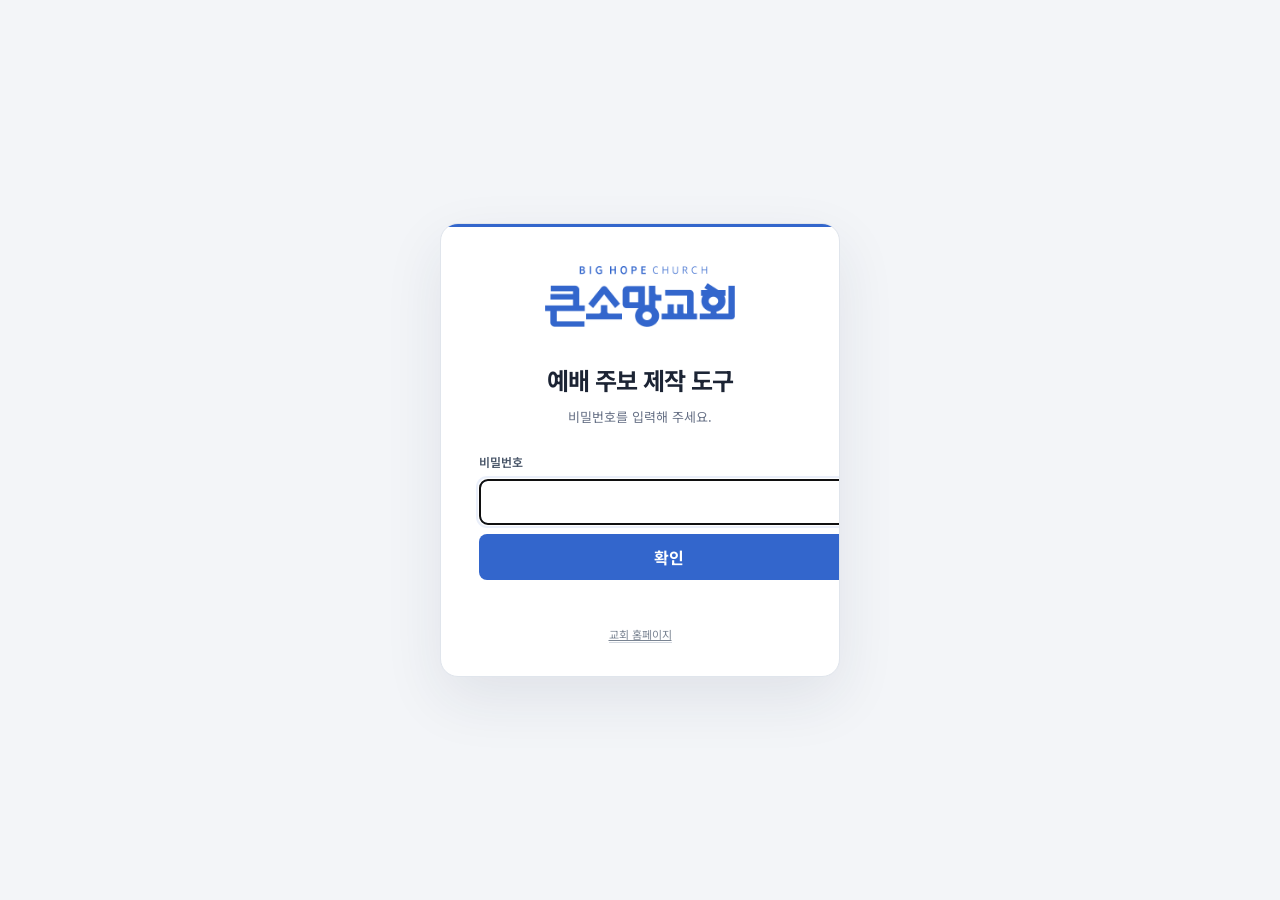
==== bulletin-builder/index.html @ fcc28e83 "Update bulletin cover artwork" ====
<!doctype html>
<html lang="ko">
<head>
<meta charset="utf-8">
<meta name="viewport" content="width=device-width,initial-scale=1">
<title>대구큰소망교회 | 예배 주보 제작 도구</title>
<meta name="description" content="대구큰소망교회 예배 주보를 작성하고 A4 양면 PDF로 출력하는 교회 내부 제작 도구입니다.">
<meta name="robots" content="noindex, nofollow, noarchive">
<meta name="theme-color" content="#3366cc">
<link rel="icon" type="image/png" href="../assets/logo.png">
<style>
@import url('https://fonts.googleapis.com/css2?family=Noto+Sans+KR:wght@400;500;600;700;800;900&display=swap');
:root{
  /* Slightly deeper than the church logo blue for print contrast. */
  --accent:#3366cc;
  --accent-rgb:51,102,204;
  --ink:#1c2434;
  --muted:#667085;
  --paper:#fff;
  --body-pt:10.9pt;
  --body-effective-pt:11.55pt;
  --body-lh:1.68;
  --header-title-pt:9.54pt;
  --header-meta-pt:7.74pt;
  --order-pt:12.51pt;
  --section-title-pt:12.61pt;
  --flow-lead-pt:9.54pt;
  --back-footer-pt:6.57pt;
  --cover-meta-pt:10.5pt;
  --cover-title-pt:23.11pt;
  --cover-scripture-pt:9.96pt;
  --cover-footer-pt:7.84pt;
}
*{box-sizing:border-box}
b,strong{font-weight:700}
html,body{margin:0;background:#e8edf5;color:var(--ink);font-family:"Noto Sans KR","Noto Sans CJK KR",sans-serif}
button,input,textarea,select{font-family:"Noto Sans KR","Noto Sans CJK KR",sans-serif}
body{min-height:100vh}
button,input,textarea,select{font:inherit}
button{cursor:pointer}
[hidden]{display:none!important}
.auth-gate{min-height:100vh;display:grid;place-items:center;padding:28px;background:#f3f5f8}
.auth-card{position:relative;width:min(400px,100%);padding:42px 38px 32px;border:1px solid #e0e5ec;border-radius:18px;background:#fff;box-shadow:0 22px 60px rgba(31,48,73,.09);text-align:center;overflow:hidden}
.auth-card::before{content:"";position:absolute;top:0;left:0;right:0;height:3px;background:var(--accent)}
.auth-logo{width:min(190px,62%);height:auto;margin:0 auto 30px}
.auth-kicker,.editor-kicker{margin:0 0 8px;color:var(--accent);font-size:11px;font-weight:800;letter-spacing:.16em}
.auth-card h1{margin:0;font-size:24px;font-weight:700;letter-spacing:-.04em}
.auth-copy{margin:9px 0 25px;color:var(--muted);font-size:13px;line-height:1.65}
.auth-form{display:grid;gap:9px;text-align:left}
.auth-form label{font-size:12px}
.auth-form input{height:46px;padding:10px 13px;border-radius:8px;font-size:16px;letter-spacing:.12em;text-align:center}
.auth-submit{height:46px;border:0;border-radius:8px;background:var(--accent);color:#fff;font-weight:700}
.auth-error{min-height:21px;margin:1px 0 0;color:#b42318;font-size:12px;text-align:center}
.auth-home{display:inline-block;margin-top:15px;color:#7a8492;font-size:11px;border-bottom:1px solid #d2d7df}
.app{display:grid;grid-template-columns:420px minmax(0,1fr);min-height:100vh}
.editor{height:100vh;overflow:auto;position:sticky;top:0;z-index:20;background:#fff;border-right:1px solid #dde3ec;padding:22px 22px 32px}
.editor-home{display:inline-flex;margin-bottom:18px;color:#667085;font-size:11px;border-bottom:1px solid #d0d5dd}
.editor h1{font-size:20px;line-height:1.3;margin:0 0 4px;color:#172033}
.editor .sub{font-size:12px;color:#667085;line-height:1.65;margin-bottom:14px}
.flow-note{padding:10px 11px;border-radius:10px;background:rgba(var(--accent-rgb),.075);border:1px solid rgba(var(--accent-rgb),.22);font-size:11px;line-height:1.6;color:#365287;margin-bottom:14px}
.actions{display:grid;grid-template-columns:1fr 1fr;gap:8px;margin-bottom:12px}
.btn{border:1px solid #d0d5dd;background:#fff;border-radius:10px;padding:10px 11px;font-weight:600;color:#344054;transition:border-color .18s,background .18s,color .18s,transform .18s}
.btn:hover{border-color:rgba(var(--accent-rgb),.55);color:var(--accent)}
.btn:active{transform:translateY(1px)}
.btn.primary{background:var(--accent);color:#fff;border-color:var(--accent)}
.btn.soft{background:rgba(var(--accent-rgb),.08);border-color:rgba(var(--accent-rgb),.22);color:var(--accent)}
.btn.danger{color:#b42318}
.btn.small{padding:5px 8px;border-radius:7px;font-size:11px}
.notice{display:none;margin:10px 0;padding:9px 10px;border-radius:9px;background:#fff4e5;border:1px solid #f6c56f;color:#7a4b00;font-size:12px;line-height:1.45}
details{border-top:1px solid #eaecf0;padding:12px 0}
details:first-of-type{border-top:0}
summary{font-weight:700;cursor:pointer;list-style:none;display:flex;align-items:center;justify-content:space-between}
summary::-webkit-details-marker{display:none}
summary::after{content:"＋";font-size:15px;color:#98a2b3}
details[open] summary::after{content:"−"}
.form{display:grid;gap:9px;margin-top:11px}.grid2{display:grid;grid-template-columns:1fr 1fr;gap:8px}
label{font-size:11px;color:#475467;font-weight:600;display:grid;gap:5px}
input[type=text],input[type=tel],textarea,select{width:100%;border:1px solid #d0d5dd;border-radius:8px;background:#fff;padding:8px 9px;color:#101828;outline:none}
input:focus,textarea:focus,select:focus{border-color:var(--accent);box-shadow:0 0 0 3px rgba(var(--accent-rgb),.10)}
textarea{resize:vertical;min-height:90px;line-height:1.55}
.tiny{font-size:10px;color:#98a2b3;line-height:1.5}
.range-row{display:grid;grid-template-columns:1fr 58px;gap:8px;align-items:center}.range-row output{font-size:11px;color:#667085;text-align:right}
input[type=range]{width:100%;accent-color:var(--accent)}
.order-list,.section-list{display:grid;gap:8px;margin-top:8px}
.order-item,.section-item{border:1px solid #e4e7ec;border-radius:10px;padding:8px;background:#fbfcfe}
.order-item{display:grid;grid-template-columns:1fr 1.5fr .72fr;gap:6px;align-items:center}
.order-item input{padding:6px}
.order-item .row-actions{grid-column:1/-1;display:flex;gap:6px;justify-content:flex-end}
.section-item textarea{min-height:120px}
.upload{position:relative;overflow:hidden}.upload input{position:absolute;inset:0;opacity:0;cursor:pointer}
.help-box{font-size:11px;line-height:1.65;background:#f9fafb;border:1px solid #eaecf0;border-radius:10px;padding:10px;color:#475467}
.preview-area{padding:28px;overflow:auto}
.preview-toolbar{max-width:1180px;margin:0 auto 16px;display:flex;gap:10px;align-items:center;justify-content:space-between;color:#475467;font-size:12px}
.preview-toolbar .hint{line-height:1.55}.preview-toolbar .zoom{display:flex;gap:8px;align-items:center;min-width:240px}.preview-toolbar input{flex:1}
.sheets{display:grid;gap:28px;justify-content:center;transform-origin:top center}
.sheet{width:297mm;height:210mm;background:#fff;position:relative;overflow:hidden;box-shadow:0 8px 30px rgba(16,24,40,.16);page-break-after:always;break-after:page}
.sheet:last-child{page-break-after:auto;break-after:auto}
.fold-guide{position:absolute;top:0;bottom:0;left:50%;border-left:1px dashed rgba(16,24,40,.17);z-index:50;pointer-events:none}
.panels{display:grid;grid-template-columns:1fr 1fr;width:100%;height:100%}
.panel{position:relative;overflow:hidden;background:#fff}
.screen-only-label{position:absolute;left:4mm;top:5mm;z-index:80;background:rgba(255,255,255,.9);border:1px solid #e4e7ec;border-radius:999px;padding:2mm 3mm;font-size:6pt;color:#667085;pointer-events:none}
.page-tag{position:absolute;right:3.5mm;bottom:2.5mm;font-size:5.5pt;color:#98a2b3;z-index:70}
/* Content panels: all three share exactly the same content viewport dimensions. */
.content-panel::before{content:"";position:absolute;left:0;top:0;right:0;height:2.7mm;background:var(--accent)}
/* No per-page header. Content starts high and a unified footer zone is reserved on all three content pages. */
.flow-viewport{position:absolute;left:12mm;right:12mm;top:13mm;bottom:19mm;overflow:hidden}
.flow-document{height:100%;width:300%;column-count:3;column-gap:0;column-fill:auto;font-size:var(--body-effective-pt);line-height:var(--body-lh);text-align:justify;word-break:keep-all;overflow:visible;transform-origin:left top;will-change:transform}
/* Column offsets are set in JS using each viewport's actual pixel width.
   This avoids Safari/sub-pixel clipping at the left edge of page 2/3. */
.flow-col-0 .flow-document,.flow-col-1 .flow-document,.flow-col-2 .flow-document{transform:translateX(0)}
.flow-content{width:auto}
/* Short accent rules frame the sermon without spanning the whole text column. */
.service-order{position:relative;break-inside:avoid-column;margin:0 0 6.8mm;padding:0 0 6.3mm;border:0}
.service-order::after{content:"";position:absolute;left:50%;bottom:0;width:20mm;height:.7mm;transform:translateX(-50%);background:var(--accent);border-radius:999px}
.service-order.closing{margin-top:7mm;padding-top:5.9mm;padding-bottom:0;border:0}
.service-order.closing::after{display:none}
.service-order.closing::before{content:"";position:absolute;left:50%;top:0;width:20mm;height:.7mm;transform:translateX(-50%);background:var(--accent);border-radius:999px}
.order-row{display:grid;grid-template-columns:minmax(0,1fr) auto minmax(0,1fr);align-items:baseline;column-gap:1.8mm;font-size:var(--order-pt);line-height:1.52;margin:2.4mm 0;break-inside:avoid-column;min-height:1.52em;overflow:hidden;contain:layout paint}
.order-side{display:flex;align-items:baseline;min-width:0;gap:1.2mm;overflow:hidden}
.order-side.left{justify-content:flex-start}.order-side.right{justify-content:flex-end}
.order-side .dotfill{flex:1 1 auto;min-width:3mm;border-bottom:1px dotted #8c98aa;transform:translateY(-.22em)}
.order-row .label,.order-row .detail,.order-row .leader{position:static;background:transparent;padding:0;white-space:nowrap}
.order-row .label{font-weight:700;color:#344054}.order-row .detail{font-weight:700;text-align:center;max-width:76mm;overflow:hidden;text-overflow:ellipsis}.order-row .leader{text-align:right;color:#475467}
/* If there is no middle detail (e.g. 주기도문), use one uninterrupted leader line. */
.order-row.no-detail{grid-template-columns:auto minmax(12mm,1fr) auto;column-gap:1.8mm;overflow:hidden}
.order-row.no-detail>.dotfill{min-width:12mm;border-bottom:1px dotted #8c98aa;transform:translateY(-.22em)}
.order-row .dots{display:none}
.intro-block{margin:0 0 5.4mm;color:#263247}
.intro-block p,.sermon-section p,.conclusion-block p{margin:0 0 3.5mm;color:#263247}
.sermon-section{margin:0 0 4.8mm}
.sermon-section h3{font-size:var(--section-title-pt);line-height:1.42;color:var(--accent);margin:4.2mm 0 2.6mm;break-after:avoid-column;font-weight:800;text-align:left}
.sermon-section h3:first-child{margin-top:0}
.conclusion-block{position:relative;margin:5.5mm 0 4.5mm;padding:5mm 0 0;break-inside:auto}
/* A shorter, centered divider before the conclusion keeps the page lighter than a full-width rule. */
.conclusion-block::before{content:"";position:absolute;top:0;left:50%;width:44%;transform:translateX(-50%);border-top:1.5px solid rgba(var(--accent-rgb),.25)}
.conclusion-block p:first-child{margin-top:0}
.flow-lead{font-size:var(--flow-lead-pt);font-weight:700;color:#5d6b82;letter-spacing:.03em;margin:0 0 4mm;break-after:avoid-column}
.back-panel{background:#fff}
/* Inside sheet: one quiet, sheet-wide footer instead of separate page headers. */
.inside-sheet-footer{position:absolute;left:0;right:0;bottom:0;height:13.5mm;z-index:12;pointer-events:none}
.inside-sheet-footer::before{content:"";position:absolute;left:12mm;right:12mm;top:0;border-top:1px solid rgba(var(--accent-rgb),.16)}
.inside-footer-logo{position:absolute;left:12mm;bottom:4.6mm;width:31mm;height:6.2mm;object-fit:contain;object-position:left center}
.inside-sermon-meta{position:absolute;right:12mm;bottom:4.4mm;max-width:110mm;text-align:right;line-height:1.12}
.inside-sermon-title{font-size:8.1pt;font-weight:700;color:var(--accent);letter-spacing:-.015em;white-space:nowrap;overflow:hidden;text-overflow:ellipsis}
.inside-sermon-scripture{margin-top:.25mm;font-size:6.8pt;font-weight:600;color:#7a8699;white-space:nowrap;overflow:hidden;text-overflow:ellipsis}
/* Outside back: compact church information card in the reserved footer zone. */
.back-info-card{position:absolute;left:10mm;right:10mm;bottom:7mm;height:12mm;border-top:1.2px solid rgba(var(--accent-rgb),.28);padding-top:2mm;z-index:10;color:#566176}
.back-info-grid{display:grid;grid-template-columns:1.05fr .95fr;gap:6mm;align-items:start}
.back-info-block{min-width:0;display:flex;flex-direction:column}
.back-info-label{display:block;font-size:5.4pt;font-weight:800;letter-spacing:.13em;color:var(--accent);margin-bottom:.8mm}
.back-info-value{display:block;font-size:6.45pt;line-height:1.42;font-weight:600;color:#4c586d;word-break:keep-all;white-space:pre-line}
.back-info-site{display:block;margin-top:.55mm;padding:0;border:0;font-size:6.45pt;line-height:1.42;font-weight:600;color:var(--accent);white-space:nowrap;overflow:hidden;text-overflow:ellipsis}
.back-info-block:last-child{height:100%}
.back-info-block:last-child .back-info-site{margin-top:auto}
/* Cover: the folded front is a 40% photo strip + 60% white text area, matching the original church pamphlet. */
.cover{background:#fff;color:var(--ink);display:grid;grid-template-columns:40% 60%}
.cover-photo-side{position:relative;overflow:hidden;background:#dce6f8}
.cover-bg{position:absolute;inset:0;width:100%;height:100%;object-fit:cover;object-position:center 54%}
.cover-shade{position:absolute;inset:0;background:linear-gradient(165deg,rgba(var(--accent-rgb),.075),rgba(var(--accent-rgb),.02) 48%,rgba(0,42,64,.115))}
.cover.no-photo .cover-bg{display:none}.cover.no-photo .cover-photo-side{background:linear-gradient(165deg,#dfe9fb,var(--accent))}.cover.no-photo .cover-shade{display:none}
.cover-body{position:relative;z-index:3;height:100%;padding:12mm 9.5mm 9.5mm 10mm;display:flex;flex-direction:column;background:#fff}
.logo-card{margin-top:6mm;padding:0 0 4mm;border-bottom:1px solid rgba(28,36,52,.22)}
.logo-card img{display:block;width:100%;height:22mm;object-fit:contain;object-position:center}
.cover-meta{margin-top:3.2mm;display:flex;justify-content:space-between;align-items:center;font-size:var(--cover-meta-pt);font-weight:700;letter-spacing:.015em;border-bottom:1px solid rgba(28,36,52,.32);padding-bottom:3.2mm;color:#475467}
.cover-title-wrap{flex:1;display:flex;flex-direction:column;justify-content:center;align-items:center;margin:0;text-align:center;transform:translateY(-3.5mm)}
.cover-title{font-size:var(--cover-title-pt);line-height:1.22;font-weight:800;letter-spacing:-.045em;white-space:pre-line;word-break:keep-all;color:#202939}
.cover-title::after{content:"";display:block;width:16mm;height:1.2mm;background:var(--accent);margin:5mm auto 0;border-radius:999px}
.cover-scripture{font-size:var(--cover-scripture-pt);margin-top:5mm;font-weight:700;color:#475467;line-height:1.5}
.cover-footer{border-top:1px solid rgba(28,36,52,.30);padding-top:3.8mm;display:flex;justify-content:space-between;align-items:center;font-size:var(--cover-footer-pt);color:#667085}
@media(max-width:1100px){.app{grid-template-columns:390px minmax(0,1fr)}.preview-area{padding:18px}}
@media(max-width:820px){.auth-gate{padding:18px}.auth-card{padding:36px 24px 26px;border-radius:14px}.auth-logo{width:min(170px,58%);margin-bottom:26px}.app{display:block}.editor{position:relative;height:auto;border-right:0;border-bottom:1px solid #dfe5ee}.preview-area{padding:12px}.preview-toolbar{display:none}}
@page{size:A4 landscape;margin:0}
@media print{
  html,body{background:#fff!important;width:297mm}
  .auth-gate,.editor,.preview-toolbar,.screen-only-label,.fold-guide,.page-tag{display:none!important}
  .app,.preview-area{display:block!important;padding:0!important;margin:0!important}
  .sheets{display:block!important;transform:none!important;margin:0!important}
  .sheet{box-shadow:none!important;margin:0!important;width:297mm!important;height:210mm!important}
  *{-webkit-print-color-adjust:exact!important;print-color-adjust:exact!important}
}
</style>
</head>
<body>
<section class="auth-gate" id="authGate" aria-labelledby="authTitle">
  <div class="auth-card">
    <img class="auth-logo" src="../assets/church-logo-english-top.png" alt="대구큰소망교회">
    <h1 id="authTitle">예배 주보 제작 도구</h1>
    <p class="auth-copy">비밀번호를 입력해 주세요.</p>
    <form class="auth-form" id="authForm">
      <label for="accessPassword">비밀번호</label>
      <input id="accessPassword" type="password" inputmode="numeric" autocomplete="current-password" maxlength="7" required autofocus>
      <button class="auth-submit" type="submit">확인</button>
      <p class="auth-error" id="authError" role="alert" aria-live="polite"></p>
    </form>
    <a class="auth-home" href="../">교회 홈페이지</a>
  </div>
</section>
<div class="app" id="builderApp" hidden>
<aside class="editor">
  <a class="editor-home" href="../">← 대구큰소망교회 홈페이지</a>
  <p class="editor-kicker">BIG HOPE CHURCH · BULLETIN</p>
  <h1>예배 주보 제작 도구</h1>
  <div class="sub">A4 가로 · 2단 접지(반접지) · 양면 2페이지</div>
  <div class="flow-note"><b>본문 배치는 자동입니다.</b><br>예배 내용은 <b>안쪽 왼쪽 → 안쪽 오른쪽 → 겉면 왼쪽</b> 순서로 이어집니다.</div>
  <div class="actions">
    <button class="btn primary" id="printBtn">PDF 출력 / 저장</button>
    <button class="btn soft" id="saveBtn">현재 내용 저장</button>
    <button class="btn" id="exportBtn">설정 파일 저장</button>
    <label class="btn upload" style="display:flex;align-items:center;justify-content:center">설정 불러오기<input id="importInput" type="file" accept="application/json"></label>
  </div>
  <div class="notice" id="overflowNotice">본문이 3개 내용 면을 모두 넘었습니다. 본문 글자 크기나 줄간격을 줄이거나 내용을 조금 줄여주세요.</div>

  <details open>
    <summary>표지 / 기본 정보</summary>
    <div class="form">
      <div class="grid2"><label>발행일 / 연도<input id="issueDate" type="text"></label><label>예배명<input id="serviceName" type="text"></label></div>
      <label>표지 제목<textarea id="coverTitle" rows="3"></textarea></label>
      <label>성경 본문 / 부제<input id="scripture" type="text"></label>
      <label>전화번호<input id="phone" type="tel"></label>
    </div>
  </details>

  <details>
    <summary>교회 안내 · 겉면 좌측 하단</summary>
    <div class="form">
      <label>교회 위치<textarea id="churchAddress" rows="2" style="min-height:58px"></textarea></label>
      <label>예배시간 안내<textarea id="worshipInfo" rows="2" style="min-height:58px"></textarea></label>
      <label>웹페이지<input id="website" type="text"></label>
      <div class="tiny">주소와 웹페이지는 큰소망교회 공식 웹사이트 기준으로 넣어두었습니다. 예배시간 문구는 필요에 따라 직접 수정할 수 있습니다.</div>
    </div>
  </details>

  <details open>
    <summary>예배 시작 순서</summary>
    <div class="tiny" style="margin-top:8px">페이지 위치는 지정하지 않습니다. 이 순서가 본문의 가장 앞에 놓이고 이후 내용이 자동으로 다음 면으로 흐릅니다.</div>
    <div id="openingOrderList" class="order-list"></div>
    <button class="btn small soft" id="addOpeningOrderBtn" style="margin-top:8px">+ 순서 추가</button>
  </details>

  <details open>
    <summary>말씀 / 본문</summary>
    <div class="form"><label>도입문<textarea id="introText"></textarea></label></div>
    <div id="sectionList" class="section-list"></div>
    <button class="btn small soft" id="addSectionBtn" style="margin-top:8px">+ 본문 단락 추가</button>
    <div class="form" style="margin-top:12px"><label>마무리 / 정리<textarea id="conclusionText"></textarea></label><div class="tiny">인쇄물에는 별도 제목을 붙이지 않고, 마지막 말씀 문단으로 자연스럽게 이어집니다.</div></div>
  </details>

  <details open>
    <summary>말씀 후 순서</summary>
    <div class="tiny" style="margin-top:8px">찬송, 주기도문 등 말씀 뒤에 이어질 순서입니다. 본문 길이에 따라 안쪽 또는 겉면 왼쪽에 자동 배치됩니다.</div>
    <div id="closingOrderList" class="order-list"></div>
    <button class="btn small soft" id="addClosingOrderBtn" style="margin-top:8px">+ 순서 추가</button>
  </details>

  <details>
    <summary>디자인 / 사진</summary>
    <div class="form">
      <label>전체 인쇄 글자 크기<div class="range-row"><input id="overallScale" type="range" min="90" max="125" step="1"><output id="overallScaleOut"></output></div></label>
      <div class="tiny">예배순서, 소제목, 표지 제목·본문 등 인쇄물 전체 글자에 적용됩니다. 본문은 아래 ‘본문 글자 크기’와 함께 조절됩니다.</div>
      <label>표지 연도 · 예배명 크기<div class="range-row"><input id="coverMetaSize" type="range" min="8" max="15" step="0.1"><output id="coverMetaSizeOut"></output></div></label>
      <label>본문 글자 크기<div class="range-row"><input id="bodySize" type="range" min="9.4" max="13.4" step="0.1"><output id="bodySizeOut"></output></div></label>
      <label>본문 줄간격<div class="range-row"><input id="lineHeight" type="range" min="1.35" max="1.95" step="0.01"><output id="lineHeightOut"></output></div></label>
      <label>표지 사진 푸른 오버레이<div class="range-row"><input id="overlay" type="range" min="0" max="45" step="1"><output id="overlayOut"></output></div></label>
      <label>표지 배경<select id="coverPhotoMode"><option value="photo">첨부 사진 사용</option><option value="solid">푸른색 그라데이션</option></select></label>
      <label class="btn upload" style="display:flex;align-items:center;justify-content:center">표지 배경 이미지 교체<input id="bgInput" type="file" accept="image/*"></label>
      <div class="tiny">큰소망교회 로고와 강조색은 고정되어 있습니다. 로고는 기본값을 크게 잡았고, 표지의 연도와 예배명은 위 전용 슬라이더로 별도 확대할 수 있습니다.</div>
    </div>
  </details>

  <details>
    <summary>출력 안내</summary>
    <div class="help-box" style="margin-top:10px">‘PDF로 출력 / 저장’을 누른 뒤 브라우저 인쇄 창에서 <b>PDF로 저장</b>을 선택하세요. A4, 가로, 배율 100%를 권장합니다. 양면 실물 인쇄는 프린터마다 넘김 방향이 다르므로 먼저 한 장 시험 출력한 뒤 가운데를 반으로 접어 확인하세요.</div>
  </details>
  <button class="btn danger" id="resetBtn" style="width:100%;margin-top:8px">샘플 내용으로 초기화</button>
</aside>

<main class="preview-area">
  <div class="preview-toolbar">
    <div class="hint"><b>미리보기</b> · 1쪽은 겉면, 2쪽은 안쪽입니다. 점선은 PDF에 나오지 않습니다.</div>
    <div class="zoom"><span>확대</span><input id="zoomRange" type="range" min="45" max="100" value="72"><span id="zoomOut">72%</span></div>
  </div>
  <div class="sheets" id="sheets">
    <section class="sheet" id="outsideSheet">
      <div class="screen-only-label">1쪽 · 겉면</div><div class="fold-guide"></div>
      <div class="panels">
        <div class="panel content-panel back-panel flow-col-2">
          <div class="flow-viewport"><div class="flow-document flow-copy"></div></div>
          <div class="back-info-card">
            <div class="back-info-grid">
              <div class="back-info-block"><span class="back-info-label">LOCATION</span><span class="back-info-value" id="backAddress"></span></div>
              <div class="back-info-block"><span class="back-info-label">WORSHIP</span><span class="back-info-value" id="backWorship"></span><span class="back-info-site" id="backWebsite"></span></div>
            </div>
          </div>
        </div>
        <div class="panel cover" id="coverPanel">
          <div class="cover-photo-side"><img class="cover-bg" id="coverBg" alt="표지 배경"><div class="cover-shade" id="coverShade"></div></div>
          <div class="cover-body">
            <div class="logo-card"><img class="fixed-logo" alt="큰소망교회 로고"></div>
            <div class="cover-meta"><span id="issueDatePreview"></span><span id="serviceNamePreview"></span></div>
            <div class="cover-title-wrap"><div class="cover-title" id="coverTitlePreview"></div><div class="cover-scripture" id="scripturePreview"></div></div>
            <div class="cover-footer"><span id="phonePreview"></span><span>큰소망교회</span></div>
          </div>
        </div>
      </div>
      <div class="page-tag">OUTSIDE</div>
    </section>

    <section class="sheet" id="insideSheet">
      <div class="screen-only-label">2쪽 · 안쪽</div><div class="fold-guide"></div>
      <div class="panels">
        <div class="panel content-panel flow-col-0">
          <div class="flow-viewport"><div class="flow-document flow-copy"></div></div>
        </div>
        <div class="panel content-panel flow-col-1">
          <div class="flow-viewport"><div class="flow-document flow-copy"></div></div>
        </div>
      </div>
      <div class="inside-sheet-footer">
        <img class="inside-footer-logo" id="insideFooterLogo" alt="큰소망교회 로고">
        <div class="inside-sermon-meta"><div class="inside-sermon-title" id="insideSermonTitle"></div><div class="inside-sermon-scripture" id="insideSermonScripture"></div></div>
      </div>
      <div class="page-tag">INSIDE</div>
    </section>
  </div>
</main>
</div>
<script>
const ACCENT='#3366cc';
const COVER_LOGO='../assets/church-logo-english-top.png';
const INSIDE_LOGO='assets/inside-logo.png';
const defaultState={
  issueDate:'2026년',serviceName:'설가정예배',
  coverTitle:'말씀이 주는\n소망을 가집시다!',scripture:'신명기 31장 7–8절 말씀',phone:'053-521-2843',
  churchAddress:'대구 달서구 달구벌대로332길 72\n감삼역 2번 출구 도보 6분',
  worshipInfo:'주일예배 · 최신 예배시간은 홈페이지 참조',
  website:'bighope.co.kr',
  openingOrders:[
    {label:'신앙고백',detail:'사도신경',leader:'다같이'},
    {label:'찬송',detail:'382장 허락하신 새 땅에',leader:'다같이'},
    {label:'성경 봉독',detail:'신명기 31장 7–8절 (구약 311쪽)',leader:'다같이'},
    {label:'말씀',detail:'말씀이 주는 소망을 가집시다!',leader:'인도자'}
  ],
  introText:'신명기의 말씀은 이스라엘 백성들이 약속의 땅 가나안에 들어가서 어떻게 살아야 하는지 그 지침을 말해주고 있습니다. 특히 오늘 본문에서도 모세의 뒤를 이어 이스라엘 백성들을 인도해 갈 여호수아를 불러 그 지침을 일러주는 말씀입니다.\n\n본문의 내용은 오늘 우리 가족들이 설 명절을 맞이하여 우리 선조들의 신앙을 기리고 한 해를 어떤 삶의 태도로 살아가야 하는지, 또 어떻게 해야 우리 가정을 신앙의 명가로 일으켜 세울 수 있는지를 보여주고 있습니다.',
  sections:[
    {heading:'1. 우선 하나님만을 굳게 의지하라는 것입니다.',body:'본문 7절 중반과 8절 하반절에 보면 모세는 여호수아에게 마음을 강하게 하고 담대히 하며 또 두려워하거나 놀라지 말라고 합니다. 모세는 어떤 이유에 근거해서 이런 명령을 여호수아에게 주는 겁니까? 그것은 바로 하나님께서 함께하실 것이라는 것을 믿기 때문입니다.\n\n오늘 우리도 가정적으로나 개인적으로 시련과 도전을 만날 수 있습니다. 무엇보다 하나님만을 의지하는 삶의 태도, 신앙의 태도가 분명하게 있어야 할 것입니다. 세상 조건들과 편한 환경들만을 찾기보다 하나님께서 원하시는 신앙의 목표를 이루어 가는 가정이 되어야 할 것입니다.'},
    {heading:'2. 하나님의 언약의 말씀은 반드시 이루어진다는 것입니다.',body:'본문 7절 중반절에 보면 하나님께서 이스라엘 백성에게 주신 언약이 선포됩니다. 하나님의 이름을 걸고 주신 언약은 시간이 좀 지날지라도 하나님께서 정한 때가 오면 반드시 이루어집니다.\n\n그래서 우리는 말씀의 놀라운 능력을 제대로 알아야 합니다. 성도는 무엇보다 말씀을 묵상하여 말씀에 대한 통찰력을 키우고 삶 속에서 말씀에 집중해야 합니다.'}
  ],
  conclusionText:'이제 우리 한 사람, 한 사람이 말씀에 집중해서 말씀이 주는 언약에 근거해 비전을 가지고 실현시켜 나가야 할 것입니다. 이렇게 하면 하나님께서는 우리에게 임마누엘, 에벤에셀, 여호와이레의 축복으로 함께 하실 것입니다. 올 한 해 동안 우리 한 사람, 한 사람이 하나님만을 의지하고 말씀에 따른 언약을 붙들고 나가야 할 것입니다.',
  closingOrders:[
    {label:'찬송',detail:'495장 내 영혼이 은총 입어',leader:'다같이'},
    {label:'주기도문',detail:'',leader:'다같이'}
  ],
  overallScale:106,coverMetaSize:10.5,bodySize:10.9,lineHeight:1.68,overlay:10,coverPhotoMode:'photo',bgSrc:'assets/cover-background.jpg'
};
let state=JSON.parse(JSON.stringify(defaultState));
const $=s=>document.querySelector(s), $$=s=>[...document.querySelectorAll(s)];
function esc(s=''){return String(s).replace(/[&<>"']/g,m=>({'&':'&amp;','<':'&lt;','>':'&gt;','"':'&quot;',"'":'&#39;'}[m]));}
function paras(text=''){return String(text).split(/\n\s*\n/).filter(x=>x.trim()).map(p=>`<p>${esc(p).replace(/\n/g,'<br>')}</p>`).join('');}
function orderHtml(o){
  const detail=String(o.detail||'').trim();
  if(!detail){
    return `<div class="order-row no-detail"><span class="label">${esc(o.label)}</span><span class="dotfill"></span><span class="leader">${esc(o.leader)}</span></div>`;
  }
  return `<div class="order-row"><span class="order-side left"><span class="label">${esc(o.label)}</span><span class="dotfill"></span></span><span class="detail">${esc(o.detail)}</span><span class="order-side right"><span class="dotfill"></span><span class="leader">${esc(o.leader)}</span></span></div>`;
}
function flowHtml(){
  const open=state.openingOrders.length?`<div class="service-order">${state.openingOrders.map(orderHtml).join('')}</div>`:'';
  const intro=state.introText.trim()?`<div class="intro-block">${paras(state.introText)}</div>`:'';
  const secs=state.sections.map(s=>`<section class="sermon-section"><h3>${esc(s.heading)}</h3>${paras(s.body)}</section>`).join('');
  const conclusion=state.conclusionText&&state.conclusionText.trim()?`<div class="conclusion-block">${paras(state.conclusionText)}</div>`:'';
  const close=state.closingOrders.length?`<div class="service-order closing">${state.closingOrders.map(orderHtml).join('')}</div>`:'';
  return `<div class="flow-content">${open}${intro}${secs}${conclusion}${close}</div>`;
}
function renderOrderEditor(listId,key){
  const root=$('#'+listId);
  root.innerHTML=state[key].map((o,i)=>`<div class="order-item" data-i="${i}"><input data-k="label" value="${esc(o.label)}" placeholder="항목"><input data-k="detail" value="${esc(o.detail)}" placeholder="내용"><input data-k="leader" value="${esc(o.leader)}" placeholder="담당"><div class="row-actions"><button class="btn small" data-move="up">↑</button><button class="btn small" data-move="down">↓</button><button class="btn small danger" data-delete>삭제</button></div></div>`).join('');
  root.querySelectorAll('.order-item').forEach(el=>{const i=+el.dataset.i;el.querySelectorAll('input').forEach(inp=>inp.addEventListener('input',()=>{state[key][i][inp.dataset.k]=inp.value;render();}));el.querySelector('[data-delete]').addEventListener('click',()=>{state[key].splice(i,1);renderEditors();render();});el.querySelector('[data-move="up"]').addEventListener('click',()=>{if(i>0){[state[key][i-1],state[key][i]]=[state[key][i],state[key][i-1]];renderEditors();render();}});el.querySelector('[data-move="down"]').addEventListener('click',()=>{if(i<state[key].length-1){[state[key][i+1],state[key][i]]=[state[key][i],state[key][i+1]];renderEditors();render();}});});
}
function renderSectionsEditor(){
  $('#sectionList').innerHTML=state.sections.map((s,i)=>`<div class="section-item" data-i="${i}"><label>소제목<input data-k="heading" value="${esc(s.heading)}"></label><label style="margin-top:7px">본문<textarea data-k="body">${esc(s.body)}</textarea></label><div style="display:flex;justify-content:flex-end;margin-top:6px"><button class="btn small danger" data-delete>단락 삭제</button></div></div>`).join('');
  $$('#sectionList .section-item').forEach(el=>{const i=+el.dataset.i;el.querySelectorAll('input,textarea').forEach(inp=>inp.addEventListener('input',()=>{state.sections[i][inp.dataset.k]=inp.value;render();}));el.querySelector('[data-delete]').addEventListener('click',()=>{state.sections.splice(i,1);renderSectionsEditor();render();});});
}
function renderEditors(){renderOrderEditor('openingOrderList','openingOrders');renderOrderEditor('closingOrderList','closingOrders');renderSectionsEditor();}
const fieldMap={issueDate:'issueDate',serviceName:'serviceName',coverTitle:'coverTitle',scripture:'scripture',phone:'phone',churchAddress:'churchAddress',worshipInfo:'worshipInfo',website:'website',introText:'introText',conclusionText:'conclusionText'};
Object.entries(fieldMap).forEach(([id,key])=>$('#'+id).addEventListener('input',e=>{state[key]=e.target.value;render();}));
$('#overallScale').addEventListener('input',e=>{state.overallScale=+e.target.value;render();});
$('#coverMetaSize').addEventListener('input',e=>{state.coverMetaSize=+e.target.value;render();});
$('#bodySize').addEventListener('input',e=>{state.bodySize=+e.target.value;render();});
$('#lineHeight').addEventListener('input',e=>{state.lineHeight=+e.target.value;render();});
$('#overlay').addEventListener('input',e=>{state.overlay=+e.target.value;render();});
$('#coverPhotoMode').addEventListener('input',e=>{state.coverPhotoMode=e.target.value;render();});
$('#bgInput').addEventListener('change',()=>{const f=$('#bgInput').files[0];if(!f)return;const r=new FileReader();r.onload=()=>{state.bgSrc=r.result;render();};r.readAsDataURL(f);});
$('#addOpeningOrderBtn').addEventListener('click',()=>{state.openingOrders.push({label:'예배 순서',detail:'내용',leader:'다같이'});renderEditors();render();});
$('#addClosingOrderBtn').addEventListener('click',()=>{state.closingOrders.push({label:'예배 순서',detail:'내용',leader:'다같이'});renderEditors();render();});
$('#addSectionBtn').addEventListener('click',()=>{state.sections.push({heading:`${state.sections.length+1}. 새 소제목`,body:'내용을 입력하세요.'});renderSectionsEditor();render();});
$('#printBtn').addEventListener('click',()=>{alignFlowColumns();window.print();});
$('#saveBtn').addEventListener('click',()=>{try{localStorage.setItem('bigHopeBulletinBuilderV13',JSON.stringify(state));$('#saveBtn').textContent='저장됨 ✓';setTimeout(()=>$('#saveBtn').textContent='현재 내용 저장',1200);}catch(e){alert('브라우저 저장 공간이 부족할 수 있습니다. 설정 파일 저장을 사용해주세요.');}});
$('#exportBtn').addEventListener('click',()=>{const blob=new Blob([JSON.stringify(state,null,2)],{type:'application/json'});const a=document.createElement('a');a.href=URL.createObjectURL(blob);a.download='big-hope-bulletin-settings.json';a.click();setTimeout(()=>URL.revokeObjectURL(a.href),1000);});
$('#importInput').addEventListener('change',()=>{const f=$('#importInput').files[0];if(!f)return;const r=new FileReader();r.onload=()=>{try{const x=JSON.parse(r.result);state={...JSON.parse(JSON.stringify(defaultState)),...x};state.openingOrders=x.openingOrders||state.openingOrders;state.closingOrders=x.closingOrders||state.closingOrders;state.sections=x.sections||state.sections;syncEditor();render();}catch(e){alert('설정 파일을 읽을 수 없습니다.');}};r.readAsText(f);});
$('#resetBtn').addEventListener('click',()=>{if(confirm('현재 입력을 지우고 큰소망교회 샘플 내용으로 되돌릴까요?')){state=JSON.parse(JSON.stringify(defaultState));syncEditor();render();}});
$('#zoomRange').addEventListener('input',e=>{const z=+e.target.value/100;$('#sheets').style.transform=`scale(${z})`;$('#sheets').style.marginBottom=`-${(1-z)*2*210*3.78}px`;$('#zoomOut').textContent=e.target.value+'%';requestAnimationFrame(alignFlowColumns);});
function syncEditor(){Object.entries(fieldMap).forEach(([id,key])=>$('#'+id).value=state[key]??'');$('#overallScale').value=state.overallScale??106;$('#coverMetaSize').value=state.coverMetaSize??10.5;$('#bodySize').value=state.bodySize;$('#lineHeight').value=state.lineHeight;$('#overlay').value=state.overlay;$('#coverPhotoMode').value=state.coverPhotoMode;renderEditors();}
function alignFlowColumns(){
  $$('.flow-viewport').forEach(v=>{
    const d=v.querySelector('.flow-document');
    if(!d)return;
    const panel=v.closest('.flow-col-0,.flow-col-1,.flow-col-2');
    const idx=panel?.classList.contains('flow-col-2')?2:(panel?.classList.contains('flow-col-1')?1:0);
    const w=v.clientWidth;
    if(!w)return;
    d.style.width=(w*3)+'px';
    d.style.columnCount='3';
    d.style.columnGap='0px';
    // Translate by the exact viewport width. Neighboring fragments stay fully outside the clip edge.
    d.style.transform=`translateX(${-idx*w}px)`;
  });
}
function checkOverflow(){requestAnimationFrame(()=>{alignFlowColumns();const d=$('.flow-col-0 .flow-document');const overflow=d.scrollWidth>d.clientWidth+2;$('#overflowNotice').style.display=overflow?'block':'none';});}
function render(){
  const scale=(state.overallScale??106)/100;
  const setPt=(name,base)=>document.documentElement.style.setProperty(name,(base*scale).toFixed(2)+'pt');
  document.documentElement.style.setProperty('--body-pt',state.bodySize+'pt');
  document.documentElement.style.setProperty('--body-effective-pt',(state.bodySize*scale).toFixed(2)+'pt');
  document.documentElement.style.setProperty('--body-lh',state.lineHeight);
  setPt('--header-title-pt',9);setPt('--header-meta-pt',7.3);setPt('--order-pt',11.8);setPt('--section-title-pt',11.9);setPt('--flow-lead-pt',9);setPt('--back-footer-pt',6.2);setPt('--cover-title-pt',21.8);setPt('--cover-scripture-pt',9.4);setPt('--cover-footer-pt',7.4);
  document.documentElement.style.setProperty('--cover-meta-pt',(state.coverMetaSize??10.5)+'pt');
  $('#overallScaleOut').textContent=(state.overallScale??106)+'%';$('#coverMetaSizeOut').textContent=(state.coverMetaSize??10.5).toFixed(1)+'pt';$('#bodySizeOut').textContent=state.bodySize.toFixed(1)+'pt';$('#lineHeightOut').textContent=state.lineHeight.toFixed(2);$('#overlayOut').textContent=state.overlay+'%';
  $$('.fixed-logo').forEach(i=>i.src=COVER_LOGO);$('.cover-bg').src=state.bgSrc;
  const insideLogo=$('#insideFooterLogo');if(insideLogo)insideLogo.src=INSIDE_LOGO;
  $('#issueDatePreview').textContent=state.issueDate;$('#serviceNamePreview').textContent=state.serviceName;$('#coverTitlePreview').textContent=state.coverTitle;$('#scripturePreview').textContent=state.scripture;$('#phonePreview').textContent=state.phone;
  $('#insideSermonTitle').textContent=state.coverTitle.replace(/\n/g,' ');$('#insideSermonScripture').textContent=state.scripture;
  $('#backAddress').textContent=state.churchAddress||'';$('#backWorship').textContent=state.worshipInfo||'';$('#backWebsite').textContent=state.website||'';
  const html=flowHtml();$$('.flow-copy').forEach(x=>x.innerHTML=html);
  $('#coverPanel').classList.toggle('no-photo',state.coverPhotoMode==='solid');const o=state.overlay/100;$('#coverShade').style.background=`linear-gradient(165deg,rgba(51,102,204,${o*.75}),rgba(51,102,204,${o*.2}) 48%,rgba(0,42,64,${o*1.15}))`;
  checkOverflow();
}
try{const saved=localStorage.getItem('bigHopeBulletinBuilderV13')||localStorage.getItem('bigHopeBulletinBuilderV10')||localStorage.getItem('bigHopeBulletinBuilderV9')||localStorage.getItem('bigHopeBulletinBuilderV8')||localStorage.getItem('bigHopeBulletinBuilderV7')||localStorage.getItem('bigHopeBulletinBuilderV6')||localStorage.getItem('bigHopeBulletinBuilderV5')||localStorage.getItem('bigHopeBulletinBuilderV3');if(saved){const x=JSON.parse(saved);state={...state,...x};}}catch(e){}
window.addEventListener('resize',()=>requestAnimationFrame(alignFlowColumns));window.addEventListener('beforeprint',alignFlowColumns);
const ACCESS_HASH='4fd29677be8ebb4af0b23d288897ddd8df22b74ea34e4b03927d07f4e3a6feaf';
const ACCESS_FALLBACK_HASH='f946732e';
async function hashAccessCode(value){
  if(window.crypto&&window.crypto.subtle){
    const bytes=new TextEncoder().encode(value);
    const digest=await window.crypto.subtle.digest('SHA-256',bytes);
    return [...new Uint8Array(digest)].map(x=>x.toString(16).padStart(2,'0')).join('');
  }
  let hash=2166136261;
  for(const char of value){hash^=char.charCodeAt(0);hash=Math.imul(hash,16777619);}
  return (hash>>>0).toString(16).padStart(8,'0');
}
function openBuilder(){
  $('#authGate').hidden=true;
  $('#builderApp').hidden=false;
  requestAnimationFrame(()=>{$('#zoomRange').dispatchEvent(new Event('input'));alignFlowColumns();});
}
function lockBuilder(){
  $('#builderApp').hidden=true;
  $('#authGate').hidden=false;
  $('#authError').textContent='';
  $('#accessPassword').value='';
  requestAnimationFrame(()=>$('#accessPassword').focus());
}
$('#authForm').addEventListener('submit',async event=>{
  event.preventDefault();
  const input=$('#accessPassword');
  const submit=event.currentTarget.querySelector('button');
  submit.disabled=true;
  $('#authError').textContent='';
  try{
    const candidateHash=await hashAccessCode(input.value.trim());
    if(candidateHash===ACCESS_HASH||candidateHash===ACCESS_FALLBACK_HASH){
      input.value='';
      openBuilder();
    }else{
      $('#authError').textContent='비밀번호가 맞지 않습니다. 다시 확인해 주세요.';
      input.select();
    }
  }catch(error){
    $('#authError').textContent='비밀번호를 확인할 수 없습니다. 페이지를 새로고침해 주세요.';
  }finally{submit.disabled=false;}
});
syncEditor();render();
window.addEventListener('pageshow',event=>{if(event.persisted)lockBuilder();});
</script>
</body>
</html>
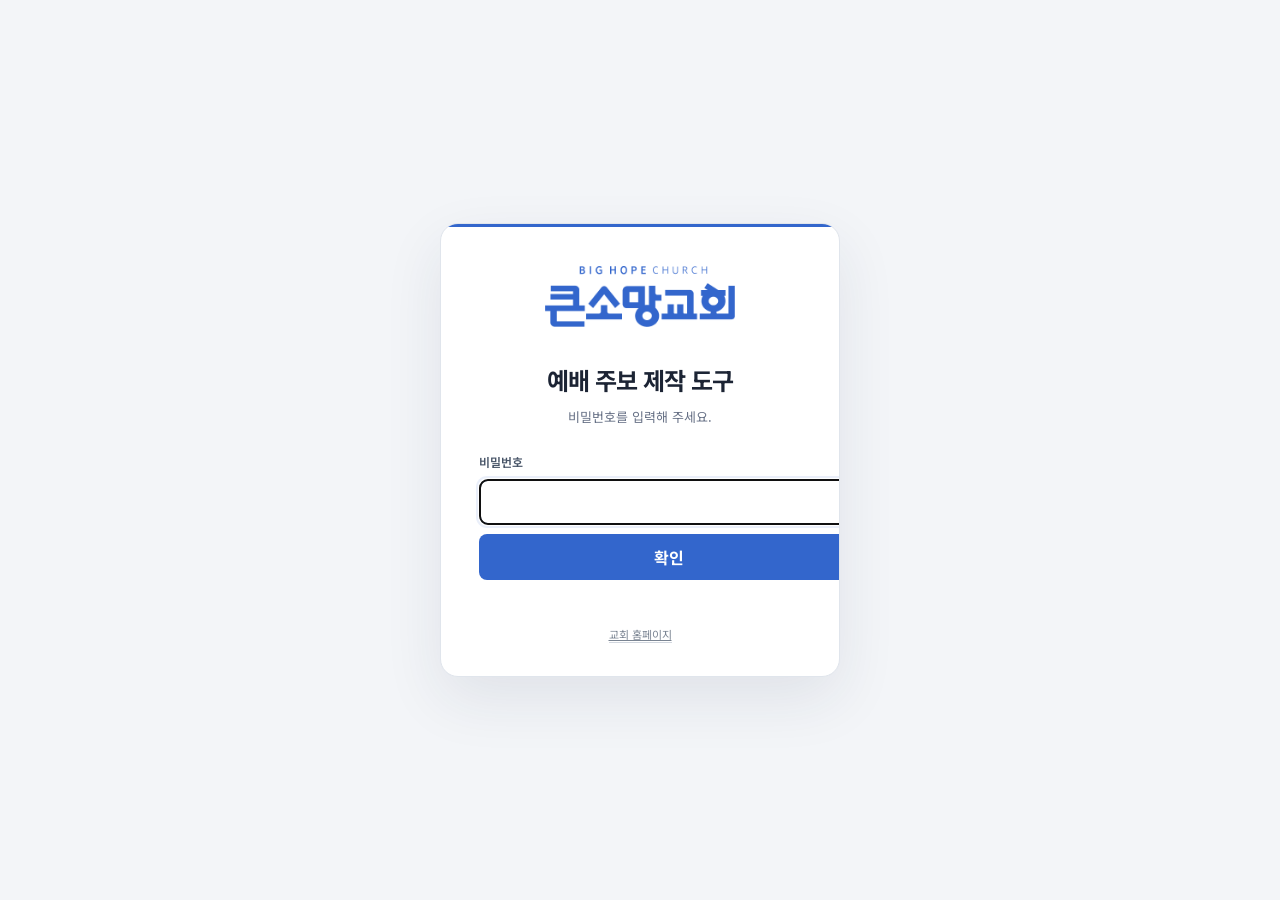
==== commit 56b09811: "Improve bulletin editor controls" ====
--- a/bulletin-builder/index.html
+++ b/bulletin-builder/index.html
@@ -52,14 +52,15 @@
 .auth-submit{height:46px;border:0;border-radius:8px;background:var(--accent);color:#fff;font-weight:700}
 .auth-error{min-height:21px;margin:1px 0 0;color:#b42318;font-size:12px;text-align:center}
 .auth-home{display:inline-block;margin-top:15px;color:#7a8492;font-size:11px;border-bottom:1px solid #d2d7df}
-.app{display:grid;grid-template-columns:420px minmax(0,1fr);min-height:100vh}
-.editor{height:100vh;overflow:auto;position:sticky;top:0;z-index:20;background:#fff;border-right:1px solid #dde3ec;padding:22px 22px 32px}
+.app{display:grid;grid-template-columns:540px minmax(0,1fr);min-height:100vh}
+.editor{height:100vh;overflow:auto;position:sticky;top:0;z-index:20;background:#fff;border-right:1px solid #dde3ec;padding:24px 26px 34px}
 .editor-home{display:inline-flex;margin-bottom:18px;color:#667085;font-size:11px;border-bottom:1px solid #d0d5dd}
 .editor h1{font-size:20px;line-height:1.3;margin:0 0 4px;color:#172033}
 .editor .sub{font-size:12px;color:#667085;line-height:1.65;margin-bottom:14px}
 .flow-note{padding:10px 11px;border-radius:10px;background:rgba(var(--accent-rgb),.075);border:1px solid rgba(var(--accent-rgb),.22);font-size:11px;line-height:1.6;color:#365287;margin-bottom:14px}
 .actions{display:grid;grid-template-columns:1fr 1fr;gap:8px;margin-bottom:12px}
 .btn{border:1px solid #d0d5dd;background:#fff;border-radius:10px;padding:10px 11px;font-weight:600;color:#344054;transition:border-color .18s,background .18s,color .18s,transform .18s}
+.actions .btn{display:flex;align-items:center;justify-content:center;min-height:44px;padding:9px 10px;font-size:12px;line-height:1.4;text-align:center}
 .btn:hover{border-color:rgba(var(--accent-rgb),.55);color:var(--accent)}
 .btn:active{transform:translateY(1px)}
 .btn.primary{background:var(--accent);color:#fff;border-color:var(--accent)}
@@ -83,7 +84,7 @@
 input[type=range]{width:100%;accent-color:var(--accent)}
 .order-list,.section-list{display:grid;gap:8px;margin-top:8px}
 .order-item,.section-item{border:1px solid #e4e7ec;border-radius:10px;padding:8px;background:#fbfcfe}
-.order-item{display:grid;grid-template-columns:1fr 1.5fr .72fr;gap:6px;align-items:center}
+.order-item{display:grid;grid-template-columns:1fr 1.65fr .8fr;gap:8px;align-items:center}
 .order-item input{padding:6px}
 .order-item .row-actions{grid-column:1/-1;display:flex;gap:6px;justify-content:flex-end}
 .section-item textarea{min-height:120px}
@@ -91,7 +92,7 @@
 .help-box{font-size:11px;line-height:1.65;background:#f9fafb;border:1px solid #eaecf0;border-radius:10px;padding:10px;color:#475467}
 .preview-area{padding:28px;overflow:auto}
 .preview-toolbar{max-width:1180px;margin:0 auto 16px;display:flex;gap:10px;align-items:center;justify-content:space-between;color:#475467;font-size:12px}
-.preview-toolbar .hint{line-height:1.55}.preview-toolbar .zoom{display:flex;gap:8px;align-items:center;min-width:240px}.preview-toolbar input{flex:1}
+.preview-toolbar .hint{line-height:1.55}.preview-toolbar .zoom{position:fixed;right:24px;bottom:24px;z-index:90;display:flex;gap:9px;align-items:center;min-width:260px;padding:11px 14px;border:1px solid #dce3ec;border-radius:12px;background:rgba(255,255,255,.96);box-shadow:0 12px 34px rgba(31,48,73,.16);backdrop-filter:blur(8px)}.preview-toolbar input{flex:1}
 .sheets{display:grid;gap:28px;justify-content:center;transform-origin:top center}
 .sheet{width:297mm;height:210mm;background:#fff;position:relative;overflow:hidden;box-shadow:0 8px 30px rgba(16,24,40,.16);page-break-after:always;break-after:page}
 .sheet:last-child{page-break-after:auto;break-after:auto}
@@ -167,8 +168,8 @@
 .cover-title::after{content:"";display:block;width:16mm;height:1.2mm;background:var(--accent);margin:5mm auto 0;border-radius:999px}
 .cover-scripture{font-size:var(--cover-scripture-pt);margin-top:5mm;font-weight:700;color:#475467;line-height:1.5}
 .cover-footer{border-top:1px solid rgba(28,36,52,.30);padding-top:3.8mm;display:flex;justify-content:space-between;align-items:center;font-size:var(--cover-footer-pt);color:#667085}
-@media(max-width:1100px){.app{grid-template-columns:390px minmax(0,1fr)}.preview-area{padding:18px}}
-@media(max-width:820px){.auth-gate{padding:18px}.auth-card{padding:36px 24px 26px;border-radius:14px}.auth-logo{width:min(170px,58%);margin-bottom:26px}.app{display:block}.editor{position:relative;height:auto;border-right:0;border-bottom:1px solid #dfe5ee}.preview-area{padding:12px}.preview-toolbar{display:none}}
+@media(max-width:1100px){.app{grid-template-columns:500px minmax(0,1fr)}.preview-area{padding:18px}}
+@media(max-width:820px){.auth-gate{padding:18px}.auth-card{padding:36px 24px 26px;border-radius:14px}.auth-logo{width:min(170px,58%);margin-bottom:26px}.app{display:block}.editor{position:relative;height:auto;border-right:0;border-bottom:1px solid #dfe5ee}.preview-area{padding:12px}.preview-toolbar{display:block;height:0;margin:0}.preview-toolbar .hint{display:none}.preview-toolbar .zoom{right:12px;bottom:12px;min-width:210px;padding:10px 12px}}
 @page{size:A4 landscape;margin:0}
 @media print{
   html,body{background:#fff!important;width:297mm}
@@ -434,7 +435,7 @@
   $('#coverPanel').classList.toggle('no-photo',state.coverPhotoMode==='solid');const o=state.overlay/100;$('#coverShade').style.background=`linear-gradient(165deg,rgba(51,102,204,${o*.75}),rgba(51,102,204,${o*.2}) 48%,rgba(0,42,64,${o*1.15}))`;
   checkOverflow();
 }
-try{const saved=localStorage.getItem('bigHopeBulletinBuilderV13')||localStorage.getItem('bigHopeBulletinBuilderV10')||localStorage.getItem('bigHopeBulletinBuilderV9')||localStorage.getItem('bigHopeBulletinBuilderV8')||localStorage.getItem('bigHopeBulletinBuilderV7')||localStorage.getItem('bigHopeBulletinBuilderV6')||localStorage.getItem('bigHopeBulletinBuilderV5')||localStorage.getItem('bigHopeBulletinBuilderV3');if(saved){const x=JSON.parse(saved);state={...state,...x};}}catch(e){}
+try{const saved=localStorage.getItem('bigHopeBulletinBuilderV13')||localStorage.getItem('bigHopeBulletinBuilderV10')||localStorage.getItem('bigHopeBulletinBuilderV9')||localStorage.getItem('bigHopeBulletinBuilderV8')||localStorage.getItem('bigHopeBulletinBuilderV7')||localStorage.getItem('bigHopeBulletinBuilderV6')||localStorage.getItem('bigHopeBulletinBuilderV5')||localStorage.getItem('bigHopeBulletinBuilderV3');if(saved){const x=JSON.parse(saved);if(typeof x.bgSrc==='string'&&x.bgSrc.length===1928211)x.bgSrc=defaultState.bgSrc;state={...state,...x};}}catch(e){}
 window.addEventListener('resize',()=>requestAnimationFrame(alignFlowColumns));window.addEventListener('beforeprint',alignFlowColumns);
 const ACCESS_HASH='4fd29677be8ebb4af0b23d288897ddd8df22b74ea34e4b03927d07f4e3a6feaf';
 const ACCESS_FALLBACK_HASH='f946732e';
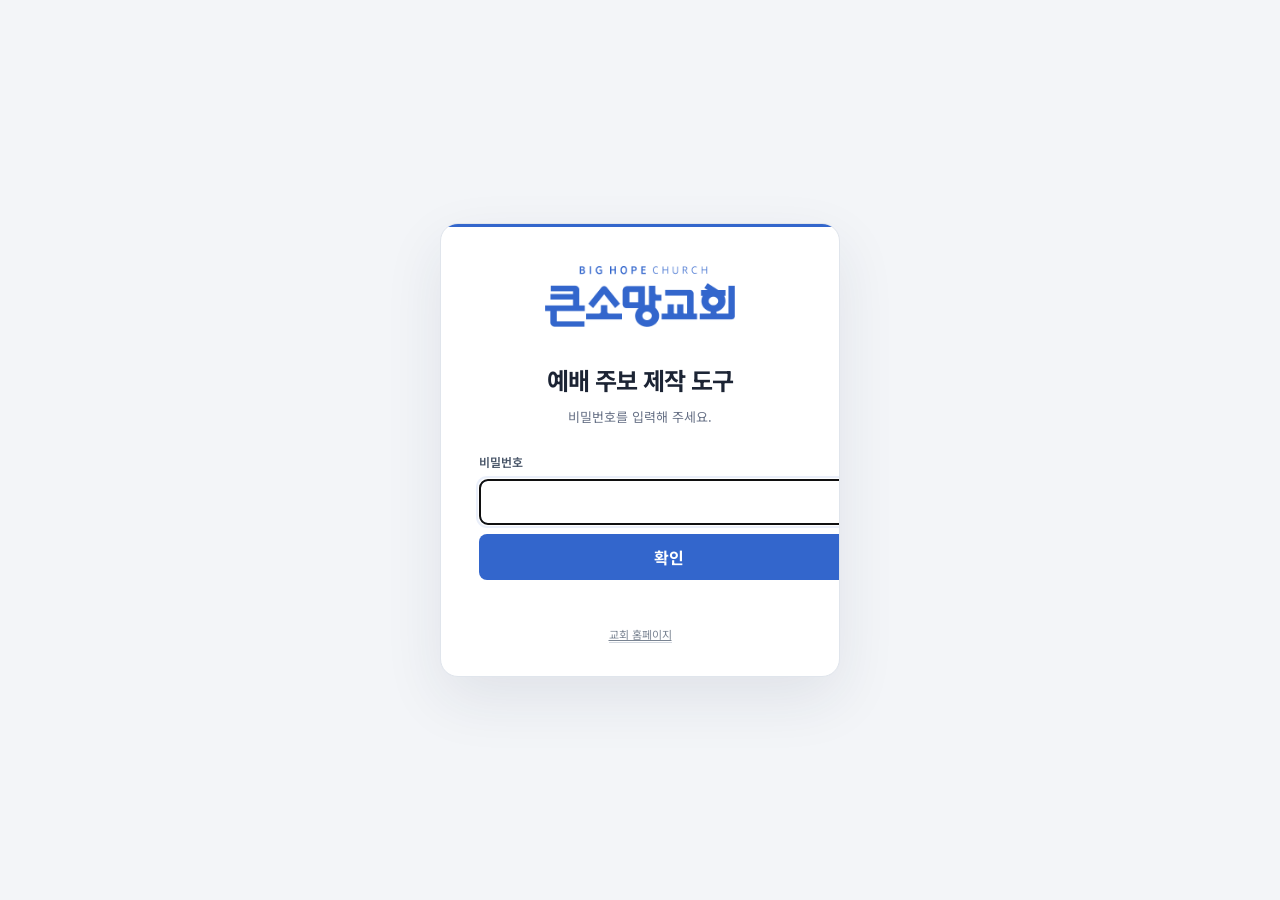
==== commit c4290739: "Refine bulletin cover header spacing" ====
--- a/bulletin-builder/index.html
+++ b/bulletin-builder/index.html
@@ -160,8 +160,8 @@
 .cover-shade{position:absolute;inset:0;background:linear-gradient(165deg,rgba(var(--accent-rgb),.075),rgba(var(--accent-rgb),.02) 48%,rgba(0,42,64,.115))}
 .cover.no-photo .cover-bg{display:none}.cover.no-photo .cover-photo-side{background:linear-gradient(165deg,#dfe9fb,var(--accent))}.cover.no-photo .cover-shade{display:none}
 .cover-body{position:relative;z-index:3;height:100%;padding:12mm 9.5mm 9.5mm 10mm;display:flex;flex-direction:column;background:#fff}
-.logo-card{margin-top:6mm;padding:0 0 4mm;border-bottom:1px solid rgba(28,36,52,.22)}
-.logo-card img{display:block;width:100%;height:22mm;object-fit:contain;object-position:center}
+.logo-card{margin-top:12mm;padding:0 0 4mm;border-bottom:1px solid rgba(28,36,52,.22)}
+.logo-card img{display:block;width:100%;height:19.5mm;object-fit:contain;object-position:center}
 .cover-meta{margin-top:3.2mm;display:flex;justify-content:space-between;align-items:center;font-size:var(--cover-meta-pt);font-weight:700;letter-spacing:.015em;border-bottom:1px solid rgba(28,36,52,.32);padding-bottom:3.2mm;color:#475467}
 .cover-title-wrap{flex:1;display:flex;flex-direction:column;justify-content:center;align-items:center;margin:0;text-align:center;transform:translateY(-3.5mm)}
 .cover-title{font-size:var(--cover-title-pt);line-height:1.22;font-weight:800;letter-spacing:-.045em;white-space:pre-line;word-break:keep-all;color:#202939}
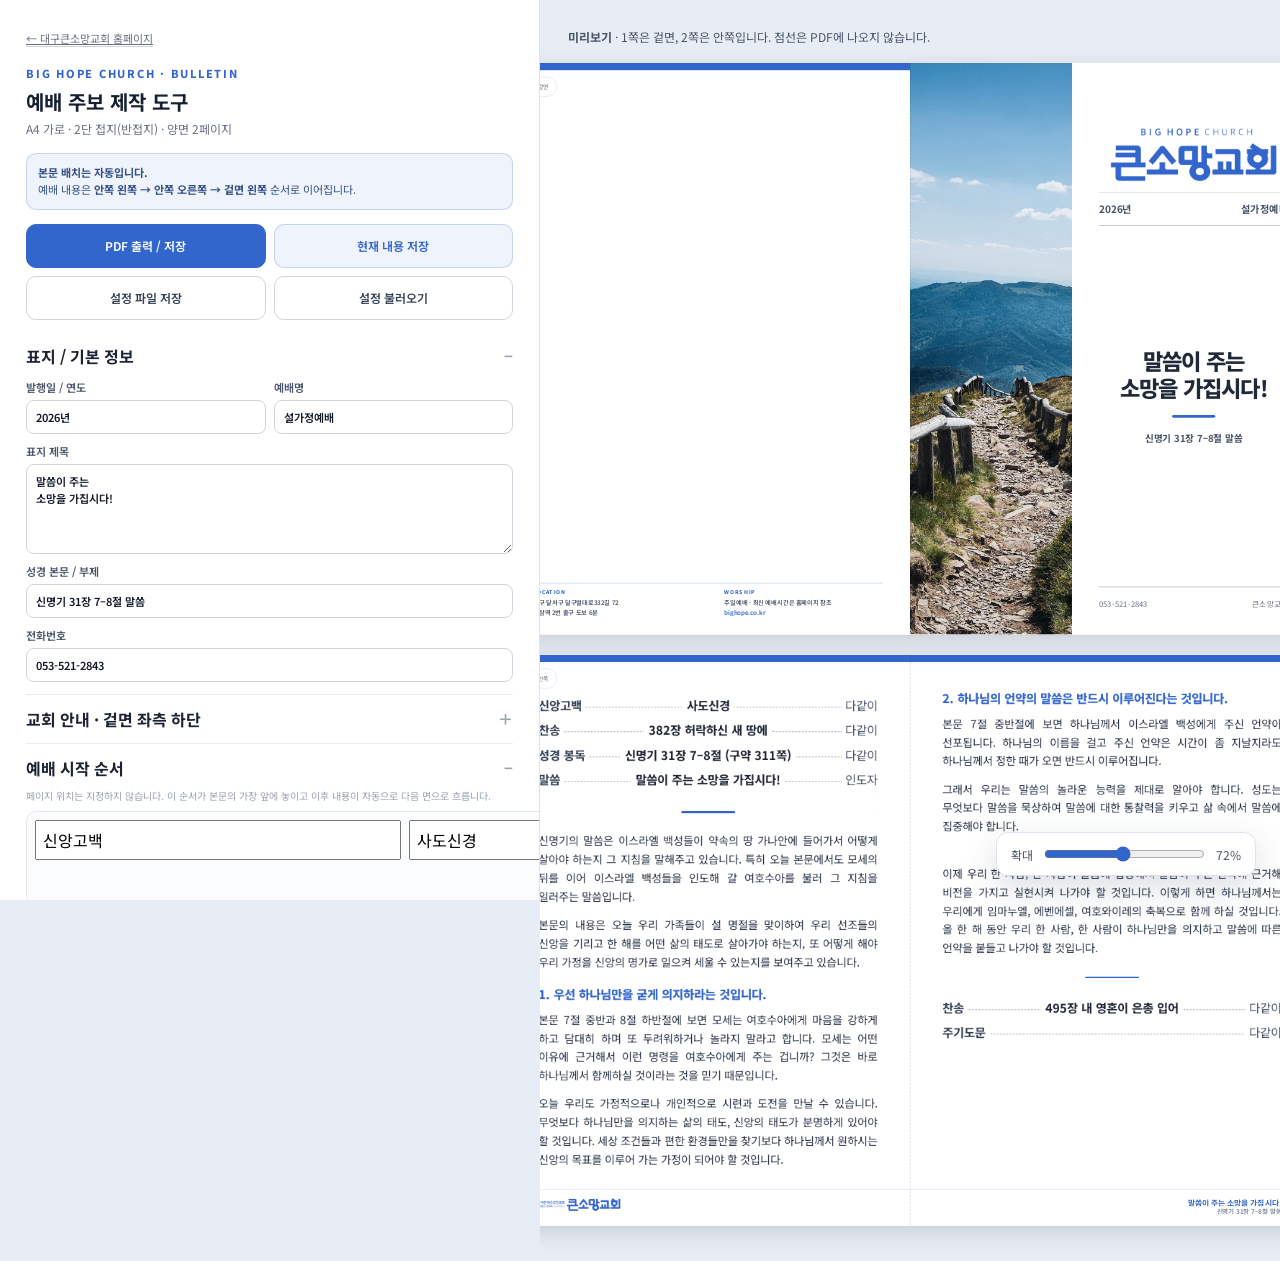
==== commit f2aae044: "Remove bulletin login and refresh cover image" ====
--- a/bulletin-builder/index.html
+++ b/bulletin-builder/index.html
@@ -39,19 +39,7 @@
 button,input,textarea,select{font:inherit}
 button{cursor:pointer}
 [hidden]{display:none!important}
-.auth-gate{min-height:100vh;display:grid;place-items:center;padding:28px;background:#f3f5f8}
-.auth-card{position:relative;width:min(400px,100%);padding:42px 38px 32px;border:1px solid #e0e5ec;border-radius:18px;background:#fff;box-shadow:0 22px 60px rgba(31,48,73,.09);text-align:center;overflow:hidden}
-.auth-card::before{content:"";position:absolute;top:0;left:0;right:0;height:3px;background:var(--accent)}
-.auth-logo{width:min(190px,62%);height:auto;margin:0 auto 30px}
-.auth-kicker,.editor-kicker{margin:0 0 8px;color:var(--accent);font-size:11px;font-weight:800;letter-spacing:.16em}
-.auth-card h1{margin:0;font-size:24px;font-weight:700;letter-spacing:-.04em}
-.auth-copy{margin:9px 0 25px;color:var(--muted);font-size:13px;line-height:1.65}
-.auth-form{display:grid;gap:9px;text-align:left}
-.auth-form label{font-size:12px}
-.auth-form input{height:46px;padding:10px 13px;border-radius:8px;font-size:16px;letter-spacing:.12em;text-align:center}
-.auth-submit{height:46px;border:0;border-radius:8px;background:var(--accent);color:#fff;font-weight:700}
-.auth-error{min-height:21px;margin:1px 0 0;color:#b42318;font-size:12px;text-align:center}
-.auth-home{display:inline-block;margin-top:15px;color:#7a8492;font-size:11px;border-bottom:1px solid #d2d7df}
+.editor-kicker{margin:0 0 8px;color:var(--accent);font-size:11px;font-weight:800;letter-spacing:.16em}
 .app{display:grid;grid-template-columns:540px minmax(0,1fr);min-height:100vh}
 .editor{height:100vh;overflow:auto;position:sticky;top:0;z-index:20;background:#fff;border-right:1px solid #dde3ec;padding:24px 26px 34px}
 .editor-home{display:inline-flex;margin-bottom:18px;color:#667085;font-size:11px;border-bottom:1px solid #d0d5dd}
@@ -169,11 +157,11 @@
 .cover-scripture{font-size:var(--cover-scripture-pt);margin-top:5mm;font-weight:700;color:#475467;line-height:1.5}
 .cover-footer{border-top:1px solid rgba(28,36,52,.30);padding-top:3.8mm;display:flex;justify-content:space-between;align-items:center;font-size:var(--cover-footer-pt);color:#667085}
 @media(max-width:1100px){.app{grid-template-columns:500px minmax(0,1fr)}.preview-area{padding:18px}}
-@media(max-width:820px){.auth-gate{padding:18px}.auth-card{padding:36px 24px 26px;border-radius:14px}.auth-logo{width:min(170px,58%);margin-bottom:26px}.app{display:block}.editor{position:relative;height:auto;border-right:0;border-bottom:1px solid #dfe5ee}.preview-area{padding:12px}.preview-toolbar{display:block;height:0;margin:0}.preview-toolbar .hint{display:none}.preview-toolbar .zoom{right:12px;bottom:12px;min-width:210px;padding:10px 12px}}
+@media(max-width:820px){.app{display:block}.editor{position:relative;height:auto;border-right:0;border-bottom:1px solid #dfe5ee}.preview-area{padding:12px}.preview-toolbar{display:block;height:0;margin:0}.preview-toolbar .hint{display:none}.preview-toolbar .zoom{right:12px;bottom:12px;min-width:210px;padding:10px 12px}}
 @page{size:A4 landscape;margin:0}
 @media print{
   html,body{background:#fff!important;width:297mm}
-  .auth-gate,.editor,.preview-toolbar,.screen-only-label,.fold-guide,.page-tag{display:none!important}
+  .editor,.preview-toolbar,.screen-only-label,.fold-guide,.page-tag{display:none!important}
   .app,.preview-area{display:block!important;padding:0!important;margin:0!important}
   .sheets{display:block!important;transform:none!important;margin:0!important}
   .sheet{box-shadow:none!important;margin:0!important;width:297mm!important;height:210mm!important}
@@ -182,21 +170,7 @@
 </style>
 </head>
 <body>
-<section class="auth-gate" id="authGate" aria-labelledby="authTitle">
-  <div class="auth-card">
-    <img class="auth-logo" src="../assets/church-logo-english-top.png" alt="대구큰소망교회">
-    <h1 id="authTitle">예배 주보 제작 도구</h1>
-    <p class="auth-copy">비밀번호를 입력해 주세요.</p>
-    <form class="auth-form" id="authForm">
-      <label for="accessPassword">비밀번호</label>
-      <input id="accessPassword" type="password" inputmode="numeric" autocomplete="current-password" maxlength="7" required autofocus>
-      <button class="auth-submit" type="submit">확인</button>
-      <p class="auth-error" id="authError" role="alert" aria-live="polite"></p>
-    </form>
-    <a class="auth-home" href="../">교회 홈페이지</a>
-  </div>
-</section>
-<div class="app" id="builderApp" hidden>
+<div class="app">
 <aside class="editor">
   <a class="editor-home" href="../">← 대구큰소망교회 홈페이지</a>
   <p class="editor-kicker">BIG HOPE CHURCH · BULLETIN</p>
@@ -437,51 +411,7 @@
 }
 try{const saved=localStorage.getItem('bigHopeBulletinBuilderV13')||localStorage.getItem('bigHopeBulletinBuilderV10')||localStorage.getItem('bigHopeBulletinBuilderV9')||localStorage.getItem('bigHopeBulletinBuilderV8')||localStorage.getItem('bigHopeBulletinBuilderV7')||localStorage.getItem('bigHopeBulletinBuilderV6')||localStorage.getItem('bigHopeBulletinBuilderV5')||localStorage.getItem('bigHopeBulletinBuilderV3');if(saved){const x=JSON.parse(saved);if(typeof x.bgSrc==='string'&&x.bgSrc.length===1928211)x.bgSrc=defaultState.bgSrc;state={...state,...x};}}catch(e){}
 window.addEventListener('resize',()=>requestAnimationFrame(alignFlowColumns));window.addEventListener('beforeprint',alignFlowColumns);
-const ACCESS_HASH='4fd29677be8ebb4af0b23d288897ddd8df22b74ea34e4b03927d07f4e3a6feaf';
-const ACCESS_FALLBACK_HASH='f946732e';
-async function hashAccessCode(value){
-  if(window.crypto&&window.crypto.subtle){
-    const bytes=new TextEncoder().encode(value);
-    const digest=await window.crypto.subtle.digest('SHA-256',bytes);
-    return [...new Uint8Array(digest)].map(x=>x.toString(16).padStart(2,'0')).join('');
-  }
-  let hash=2166136261;
-  for(const char of value){hash^=char.charCodeAt(0);hash=Math.imul(hash,16777619);}
-  return (hash>>>0).toString(16).padStart(8,'0');
-}
-function openBuilder(){
-  $('#authGate').hidden=true;
-  $('#builderApp').hidden=false;
-  requestAnimationFrame(()=>{$('#zoomRange').dispatchEvent(new Event('input'));alignFlowColumns();});
-}
-function lockBuilder(){
-  $('#builderApp').hidden=true;
-  $('#authGate').hidden=false;
-  $('#authError').textContent='';
-  $('#accessPassword').value='';
-  requestAnimationFrame(()=>$('#accessPassword').focus());
-}
-$('#authForm').addEventListener('submit',async event=>{
-  event.preventDefault();
-  const input=$('#accessPassword');
-  const submit=event.currentTarget.querySelector('button');
-  submit.disabled=true;
-  $('#authError').textContent='';
-  try{
-    const candidateHash=await hashAccessCode(input.value.trim());
-    if(candidateHash===ACCESS_HASH||candidateHash===ACCESS_FALLBACK_HASH){
-      input.value='';
-      openBuilder();
-    }else{
-      $('#authError').textContent='비밀번호가 맞지 않습니다. 다시 확인해 주세요.';
-      input.select();
-    }
-  }catch(error){
-    $('#authError').textContent='비밀번호를 확인할 수 없습니다. 페이지를 새로고침해 주세요.';
-  }finally{submit.disabled=false;}
-});
-syncEditor();render();
-window.addEventListener('pageshow',event=>{if(event.persisted)lockBuilder();});
+syncEditor();render();$('#zoomRange').dispatchEvent(new Event('input'));
 </script>
 </body>
 </html>
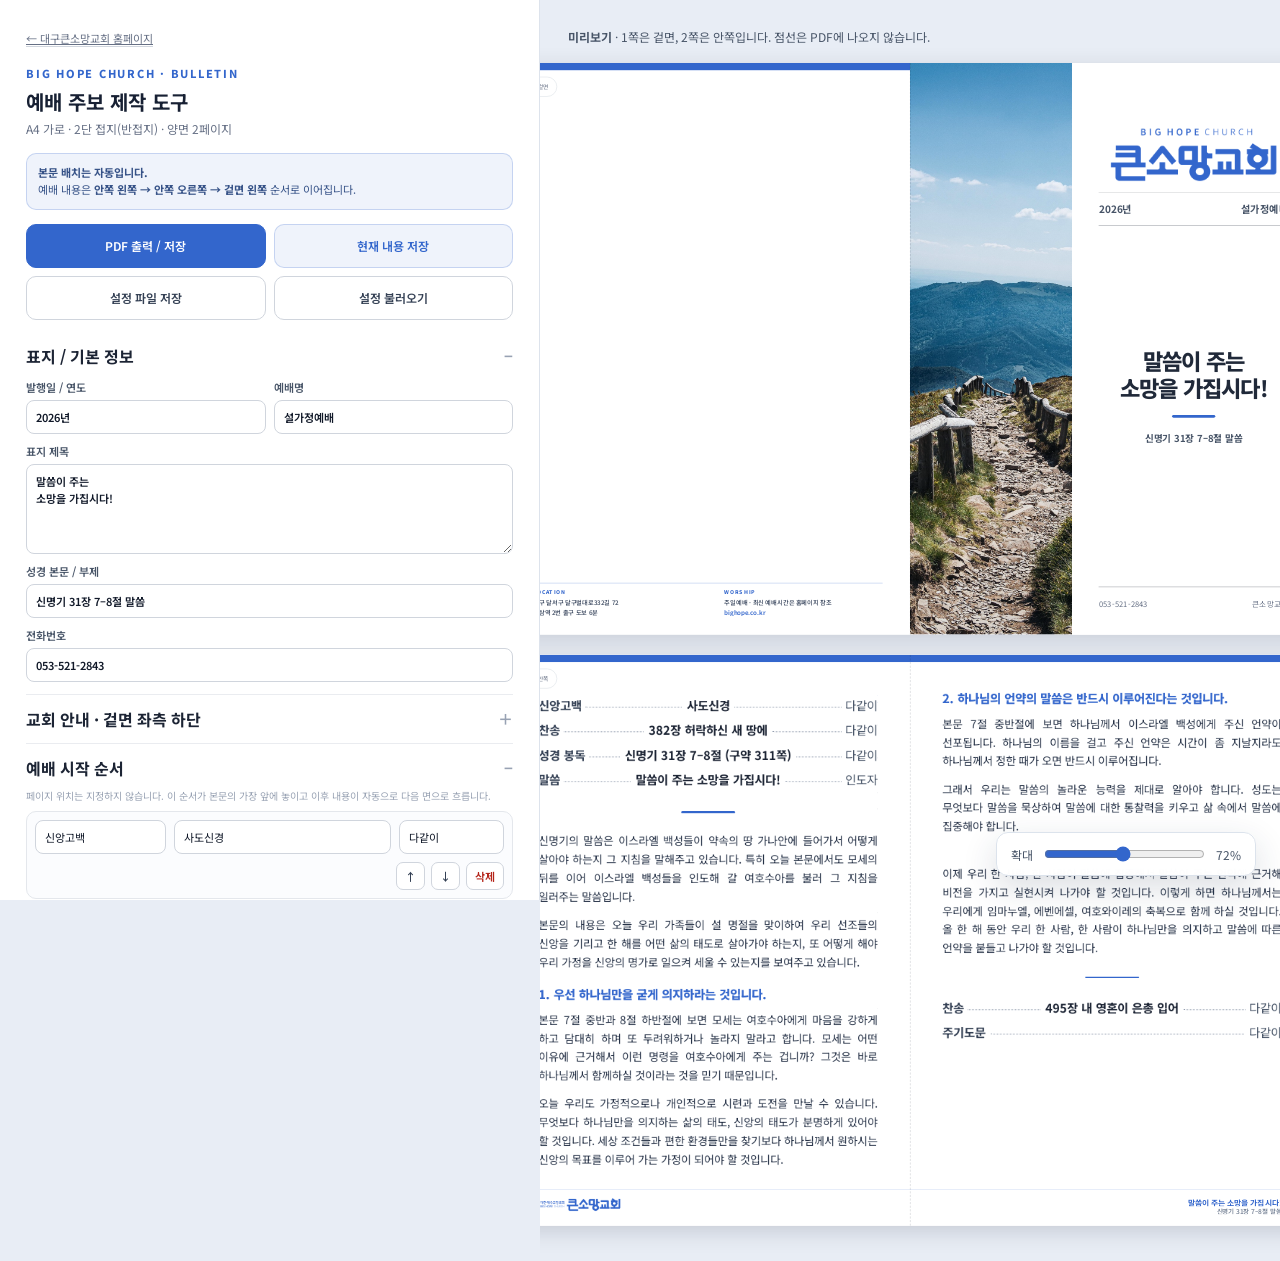
==== commit 3c999ad7: "Normalize bulletin order editor fields" ====
--- a/bulletin-builder/index.html
+++ b/bulletin-builder/index.html
@@ -73,7 +73,7 @@
 .order-list,.section-list{display:grid;gap:8px;margin-top:8px}
 .order-item,.section-item{border:1px solid #e4e7ec;border-radius:10px;padding:8px;background:#fbfcfe}
 .order-item{display:grid;grid-template-columns:1fr 1.65fr .8fr;gap:8px;align-items:center}
-.order-item input{padding:6px}
+.order-item input{min-width:0;font-size:11px}
 .order-item .row-actions{grid-column:1/-1;display:flex;gap:6px;justify-content:flex-end}
 .section-item textarea{min-height:120px}
 .upload{position:relative;overflow:hidden}.upload input{position:absolute;inset:0;opacity:0;cursor:pointer}
@@ -348,7 +348,7 @@
 }
 function renderOrderEditor(listId,key){
   const root=$('#'+listId);
-  root.innerHTML=state[key].map((o,i)=>`<div class="order-item" data-i="${i}"><input data-k="label" value="${esc(o.label)}" placeholder="항목"><input data-k="detail" value="${esc(o.detail)}" placeholder="내용"><input data-k="leader" value="${esc(o.leader)}" placeholder="담당"><div class="row-actions"><button class="btn small" data-move="up">↑</button><button class="btn small" data-move="down">↓</button><button class="btn small danger" data-delete>삭제</button></div></div>`).join('');
+  root.innerHTML=state[key].map((o,i)=>`<div class="order-item" data-i="${i}"><input type="text" data-k="label" value="${esc(o.label)}" placeholder="항목"><input type="text" data-k="detail" value="${esc(o.detail)}" placeholder="내용"><input type="text" data-k="leader" value="${esc(o.leader)}" placeholder="담당"><div class="row-actions"><button class="btn small" data-move="up">↑</button><button class="btn small" data-move="down">↓</button><button class="btn small danger" data-delete>삭제</button></div></div>`).join('');
   root.querySelectorAll('.order-item').forEach(el=>{const i=+el.dataset.i;el.querySelectorAll('input').forEach(inp=>inp.addEventListener('input',()=>{state[key][i][inp.dataset.k]=inp.value;render();}));el.querySelector('[data-delete]').addEventListener('click',()=>{state[key].splice(i,1);renderEditors();render();});el.querySelector('[data-move="up"]').addEventListener('click',()=>{if(i>0){[state[key][i-1],state[key][i]]=[state[key][i],state[key][i-1]];renderEditors();render();}});el.querySelector('[data-move="down"]').addEventListener('click',()=>{if(i<state[key].length-1){[state[key][i+1],state[key][i]]=[state[key][i],state[key][i+1]];renderEditors();render();}});});
 }
 function renderSectionsEditor(){
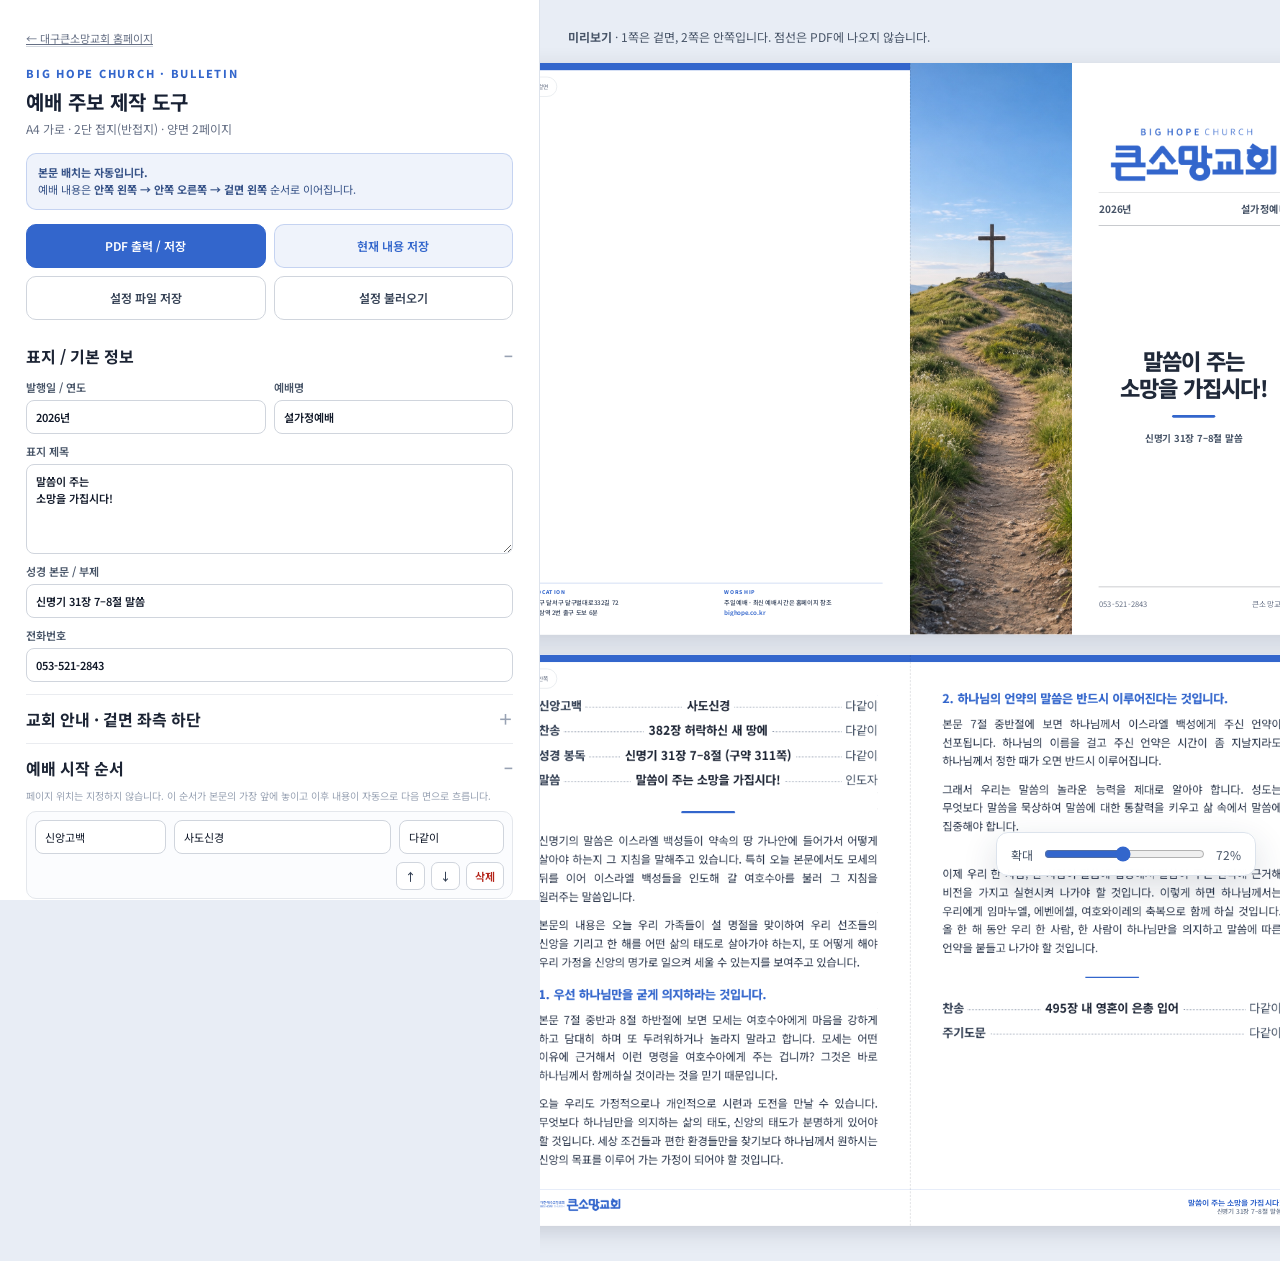
==== commit 29505a10: "Add cross hill bulletin artwork" ====
--- a/bulletin-builder/index.html
+++ b/bulletin-builder/index.html
@@ -325,7 +325,7 @@
     {label:'찬송',detail:'495장 내 영혼이 은총 입어',leader:'다같이'},
     {label:'주기도문',detail:'',leader:'다같이'}
   ],
-  overallScale:106,coverMetaSize:10.5,bodySize:10.9,lineHeight:1.68,overlay:10,coverPhotoMode:'photo',bgSrc:'assets/cover-background.jpg'
+  overallScale:106,coverMetaSize:10.5,bodySize:10.9,lineHeight:1.68,overlay:10,coverPhotoMode:'photo',bgSrc:'assets/cross-hill-background.jpg'
 };
 let state=JSON.parse(JSON.stringify(defaultState));
 const $=s=>document.querySelector(s), $$=s=>[...document.querySelectorAll(s)];
@@ -409,7 +409,7 @@
   $('#coverPanel').classList.toggle('no-photo',state.coverPhotoMode==='solid');const o=state.overlay/100;$('#coverShade').style.background=`linear-gradient(165deg,rgba(51,102,204,${o*.75}),rgba(51,102,204,${o*.2}) 48%,rgba(0,42,64,${o*1.15}))`;
   checkOverflow();
 }
-try{const saved=localStorage.getItem('bigHopeBulletinBuilderV13')||localStorage.getItem('bigHopeBulletinBuilderV10')||localStorage.getItem('bigHopeBulletinBuilderV9')||localStorage.getItem('bigHopeBulletinBuilderV8')||localStorage.getItem('bigHopeBulletinBuilderV7')||localStorage.getItem('bigHopeBulletinBuilderV6')||localStorage.getItem('bigHopeBulletinBuilderV5')||localStorage.getItem('bigHopeBulletinBuilderV3');if(saved){const x=JSON.parse(saved);if(typeof x.bgSrc==='string'&&x.bgSrc.length===1928211)x.bgSrc=defaultState.bgSrc;state={...state,...x};}}catch(e){}
+try{const saved=localStorage.getItem('bigHopeBulletinBuilderV13')||localStorage.getItem('bigHopeBulletinBuilderV10')||localStorage.getItem('bigHopeBulletinBuilderV9')||localStorage.getItem('bigHopeBulletinBuilderV8')||localStorage.getItem('bigHopeBulletinBuilderV7')||localStorage.getItem('bigHopeBulletinBuilderV6')||localStorage.getItem('bigHopeBulletinBuilderV5')||localStorage.getItem('bigHopeBulletinBuilderV3');if(saved){const x=JSON.parse(saved);if(typeof x.bgSrc==='string'&&(x.bgSrc.length===1928211||x.bgSrc==='assets/cover-background.jpg'))x.bgSrc=defaultState.bgSrc;state={...state,...x};}}catch(e){}
 window.addEventListener('resize',()=>requestAnimationFrame(alignFlowColumns));window.addEventListener('beforeprint',alignFlowColumns);
 syncEditor();render();$('#zoomRange').dispatchEvent(new Event('input'));
 </script>
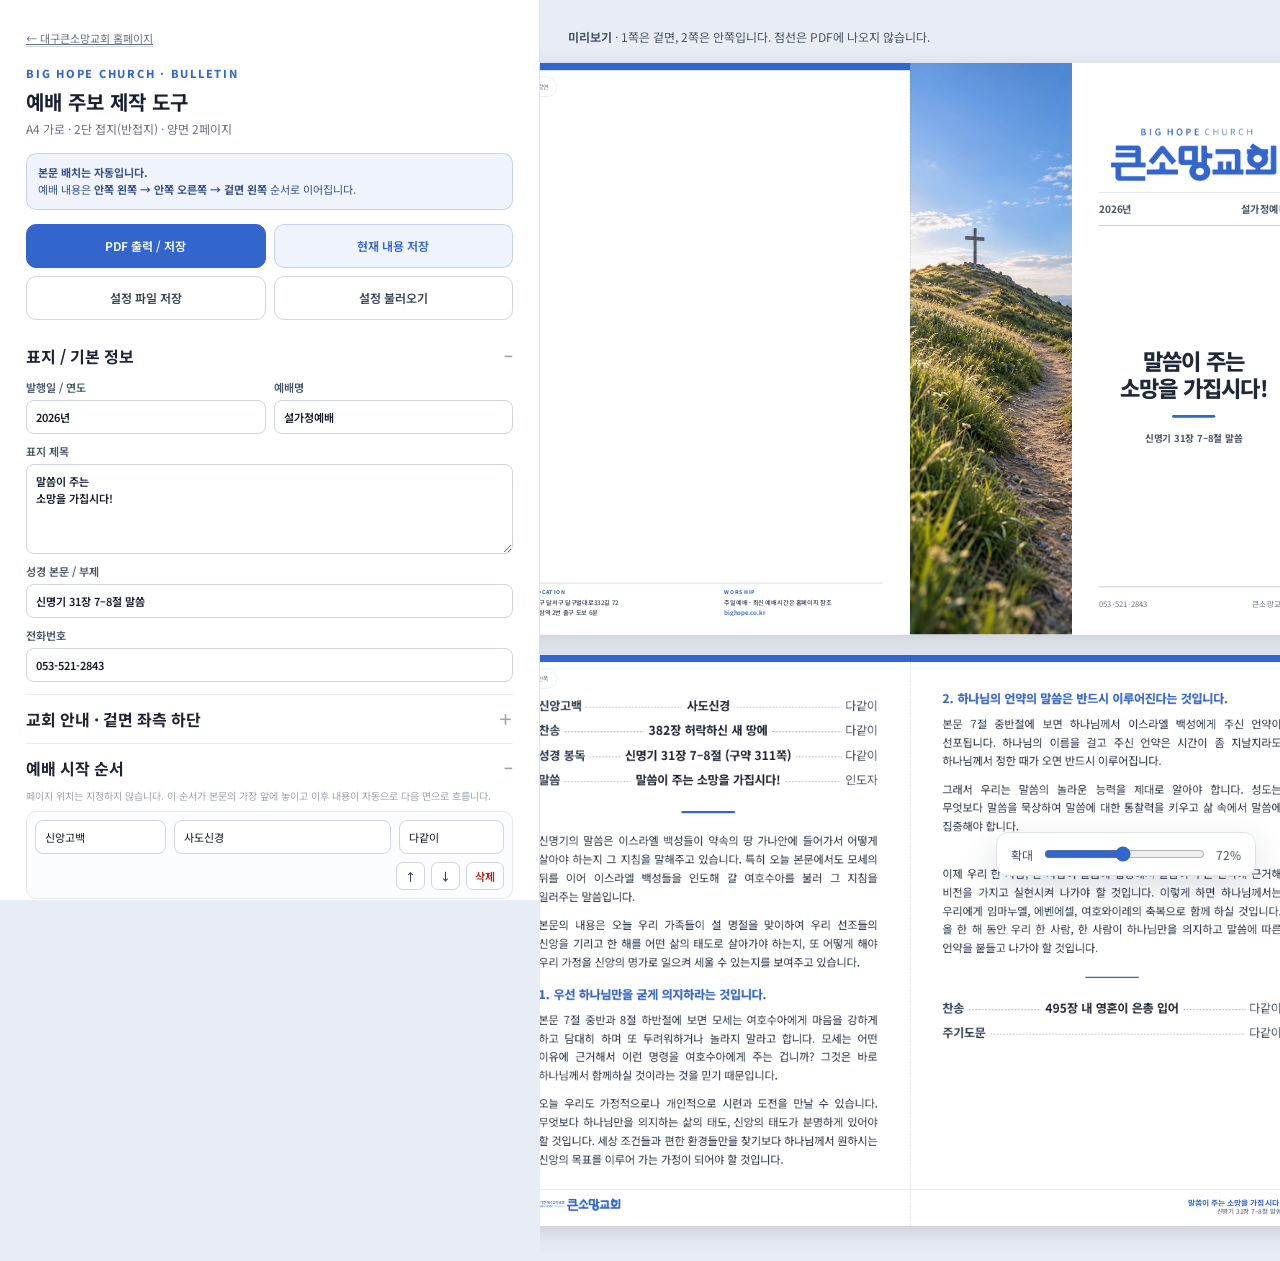
==== commit 6521047b: "Refine bulletin cross hill perspective" ====
--- a/bulletin-builder/index.html
+++ b/bulletin-builder/index.html
@@ -325,7 +325,7 @@
     {label:'찬송',detail:'495장 내 영혼이 은총 입어',leader:'다같이'},
     {label:'주기도문',detail:'',leader:'다같이'}
   ],
-  overallScale:106,coverMetaSize:10.5,bodySize:10.9,lineHeight:1.68,overlay:10,coverPhotoMode:'photo',bgSrc:'assets/cross-hill-background.jpg'
+  overallScale:106,coverMetaSize:10.5,bodySize:10.9,lineHeight:1.68,overlay:10,coverPhotoMode:'photo',bgSrc:'assets/cross-hill-background-v2.jpg'
 };
 let state=JSON.parse(JSON.stringify(defaultState));
 const $=s=>document.querySelector(s), $$=s=>[...document.querySelectorAll(s)];
@@ -409,7 +409,7 @@
   $('#coverPanel').classList.toggle('no-photo',state.coverPhotoMode==='solid');const o=state.overlay/100;$('#coverShade').style.background=`linear-gradient(165deg,rgba(51,102,204,${o*.75}),rgba(51,102,204,${o*.2}) 48%,rgba(0,42,64,${o*1.15}))`;
   checkOverflow();
 }
-try{const saved=localStorage.getItem('bigHopeBulletinBuilderV13')||localStorage.getItem('bigHopeBulletinBuilderV10')||localStorage.getItem('bigHopeBulletinBuilderV9')||localStorage.getItem('bigHopeBulletinBuilderV8')||localStorage.getItem('bigHopeBulletinBuilderV7')||localStorage.getItem('bigHopeBulletinBuilderV6')||localStorage.getItem('bigHopeBulletinBuilderV5')||localStorage.getItem('bigHopeBulletinBuilderV3');if(saved){const x=JSON.parse(saved);if(typeof x.bgSrc==='string'&&(x.bgSrc.length===1928211||x.bgSrc==='assets/cover-background.jpg'))x.bgSrc=defaultState.bgSrc;state={...state,...x};}}catch(e){}
+try{const saved=localStorage.getItem('bigHopeBulletinBuilderV13')||localStorage.getItem('bigHopeBulletinBuilderV10')||localStorage.getItem('bigHopeBulletinBuilderV9')||localStorage.getItem('bigHopeBulletinBuilderV8')||localStorage.getItem('bigHopeBulletinBuilderV7')||localStorage.getItem('bigHopeBulletinBuilderV6')||localStorage.getItem('bigHopeBulletinBuilderV5')||localStorage.getItem('bigHopeBulletinBuilderV3');if(saved){const x=JSON.parse(saved);if(typeof x.bgSrc==='string'&&(x.bgSrc.length===1928211||x.bgSrc==='assets/cover-background.jpg'||x.bgSrc==='assets/cross-hill-background.jpg'))x.bgSrc=defaultState.bgSrc;state={...state,...x};}}catch(e){}
 window.addEventListener('resize',()=>requestAnimationFrame(alignFlowColumns));window.addEventListener('beforeprint',alignFlowColumns);
 syncEditor();render();$('#zoomRange').dispatchEvent(new Event('input'));
 </script>
